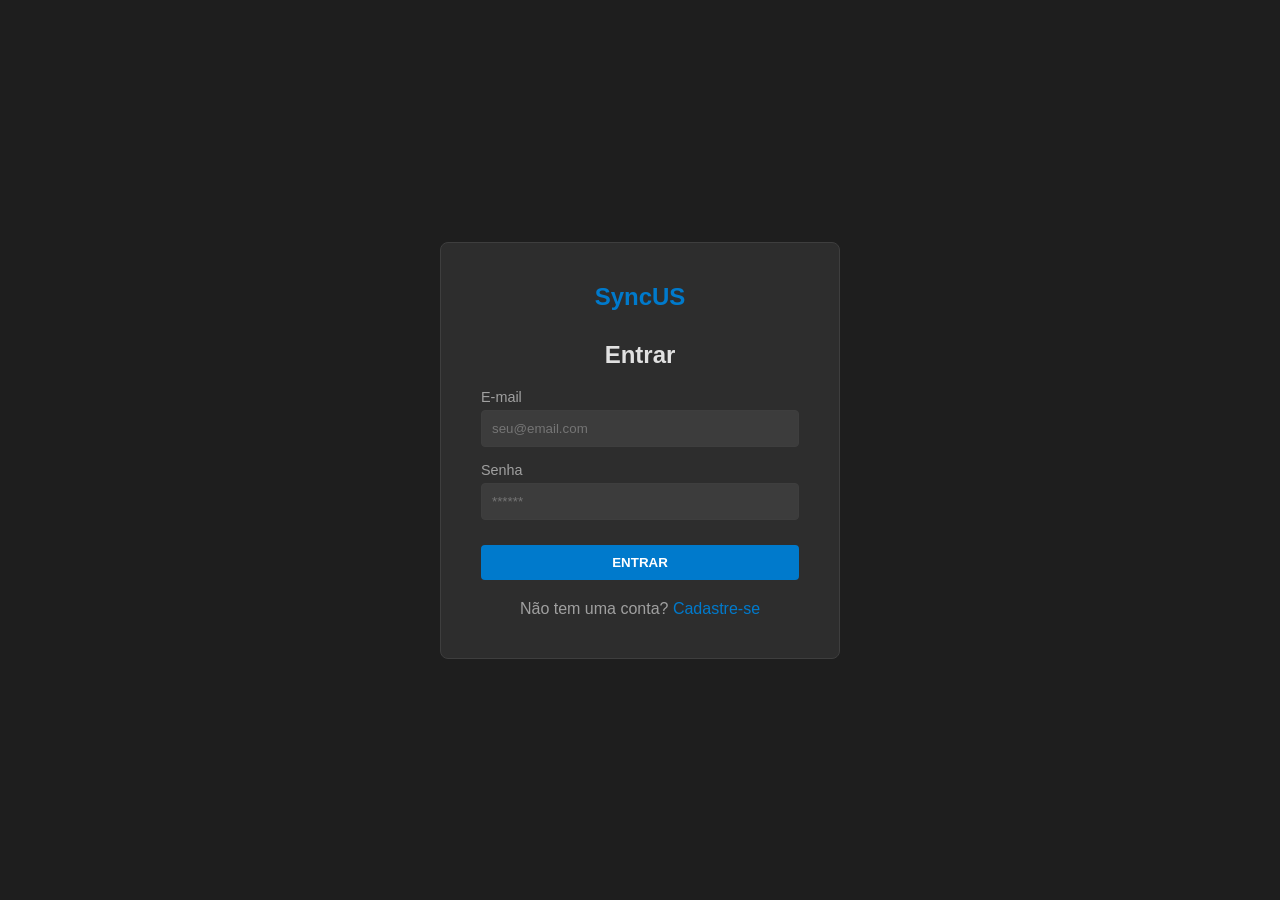
==== frontend/login.html @ 304ceda0 "feat(auth): cadastro, login e gerador de tokens funcionando - Implementa cadastro de usuário com val" ====
<!DOCTYPE html>
<html lang="pt-BR">
<head>
    <meta charset="UTF-8">
    <meta name="viewport" content="width=device-width, initial-scale=1.0">
    <title>Login - SyncUS</title>
    <link rel="stylesheet" href="css/style.css">
</head>
<body>
    <div class="auth-container">
        <div class="auth-card">
            <div class="sidebar-logo" style="padding: 0 0 30px; justify-content: center;">
                <span>SyncUS</span>
            </div>
            <h2 style="margin-bottom: 20px; text-align: center;">Entrar</h2>
            <form id="loginForm">
                <div class="form-group">
                    <label for="email">E-mail</label>
                    <input type="email" id="email" required placeholder="seu@email.com">
                </div>
                <div class="form-group">
                    <label for="password">Senha</label>
                    <input type="password" id="password" required placeholder="******">
                </div>
                <button type="submit" class="btn btn-primary" style="width: 100%; justify-content: center; margin-top: 10px;">ENTRAR</button>
            </form>
            <p style="margin-top: 20px; text-align: center; color: var(--text-secondary);">
                Não tem uma conta? <a href="register.html" style="color: var(--accent-blue); text-decoration: none;">Cadastre-se</a>
            </p>
        </div>
    </div>
    <script src="js/app.js"></script>
    <script>
        document.getElementById('loginForm').addEventListener('submit', async (e) => {
            e.preventDefault();
            const email = document.getElementById('email').value;
            const password = document.getElementById('password').value;
            
            const formData = new FormData();
            formData.append('username', email);
            formData.append('password', password);

            try {
                const response = await fetch('http://localhost:8000/api/auth/login', {
                    method: 'POST',
                    body: formData
                });

                if (response.ok) {
                    const data = await response.json();
                    localStorage.setItem('token', data.access_token);
                    window.location.href = 'dashboard.html';
                } else {
                    const error = await response.json();
                    showToast(error.detail || 'Erro ao entrar', 'danger');
                }
            } catch (err) {
                showToast('Erro de conexão com o servidor', 'danger');
            }
        });
    </script>
</body>
</html>
---- frontend/css/style.css ----
/* =========================
   VARIAVEIS E RESET
   ========================= */
:root {
    --bg-dark: #1e1e1e;
    --bg-sidebar: #252526;
    --bg-card: #2d2d2d;
    --text-primary: #e1e1e1;
    --text-secondary: #a0a0a0;
    --accent-blue: #007acc;
    --accent-green: #28a745;
    --accent-red: #dc3545;
    --accent-orange: #fd7e14;
    --border-color: #3e3e3e;
    --sidebar-width: 240px;
}

* {
    margin: 0;
    padding: 0;
    box-sizing: border-box;
    font-family: 'Segoe UI', Tahoma, Geneva, Verdana, sans-serif;
}

body {
    background-color: var(--bg-dark);
    color: var(--text-primary);
    display: flex;
    height: 100vh;
    overflow: hidden;
}

/* =========================
   SIDEBAR
   ========================= */
.sidebar {
    width: var(--sidebar-width);
    background-color: var(--bg-sidebar);
    border-right: 1px solid var(--border-color);
    display: flex;
    flex-direction: column;
    padding: 20px 0;
    flex-shrink: 0;
}

.sidebar-logo {
    padding: 0 20px 30px;
    font-size: 1.5rem;
    font-weight: bold;
    color: var(--accent-blue);
    display: flex;
    align-items: center;
    gap: 10px;
}

.sidebar-menu {
    list-style: none;
    flex-grow: 1;
}

.sidebar-item {
    padding: 12px 20px;
    cursor: pointer;
    display: flex;
    align-items: center;
    gap: 12px;
    color: var(--text-secondary);
    transition: all 0.2s;
    text-decoration: none;
}

.sidebar-item:hover {
    background-color: var(--bg-card);
    color: var(--text-primary);
}

.sidebar-item.active {
    background-color: var(--accent-blue);
    color: white;
}

.sidebar-footer {
    padding: 20px;
    border-top: 1px solid var(--border-color);
}

/* =========================
   MAIN CONTENT
   ========================= */
.main-content {
    flex-grow: 1;
    padding: 30px;
    overflow-y: auto;
}

.page-header {
    margin-bottom: 30px;
    display: flex;
    justify-content: space-between;
    align-items: center;
}

.page-title {
    font-size: 1.8rem;
    font-weight: 600;
}

/* =========================
   CARDS E LAYOUT
   ========================= */
.dashboard-grid {
    display: grid;
    grid-template-columns: repeat(auto-fit, minmax(240px, 1fr));
    gap: 20px;
    margin-bottom: 30px;
}

.card {
    background-color: var(--bg-card);
    border-radius: 8px;
    padding: 20px;
    border: 1px solid var(--border-color);
}

.card-title {
    color: var(--text-secondary);
    font-size: 0.9rem;
    margin-bottom: 10px;
    text-transform: uppercase;
}

.card-value {
    font-size: 1.8rem;
    font-weight: bold;
}

.value-positive { color: var(--accent-green); }
.value-negative { color: var(--accent-red); }

/* =========================
   TABELAS
   ========================= */
.table-container {
    background-color: var(--bg-card);
    border-radius: 8px;
    border: 1px solid var(--border-color);
    overflow: hidden;
}

table {
    width: 100%;
    border-collapse: collapse;
}

th {
    background-color: #333;
    text-align: left;
    padding: 12px 15px;
    font-size: 0.85rem;
    color: var(--text-secondary);
}

td {
    padding: 12px 15px;
    border-top: 1px solid var(--border-color);
    font-size: 0.95rem;
}

tr:hover {
    background-color: #383838;
}

/* =========================
   FORMULARIOS E BOTOES
   ========================= */
.form-group {
    margin-bottom: 15px;
}

label {
    display: block;
    margin-bottom: 5px;
    color: var(--text-secondary);
    font-size: 0.9rem;
}

input, select, textarea {
    width: 100%;
    padding: 10px;
    background-color: #3c3c3c;
    border: 1px solid var(--border-color);
    border-radius: 4px;
    color: white;
    outline: none;
}

input:focus {
    border-color: var(--accent-blue);
}

.btn {
    padding: 10px 20px;
    border-radius: 4px;
    border: none;
    cursor: pointer;
    font-weight: 600;
    transition: opacity 0.2s;
    display: inline-flex;
    align-items: center;
    gap: 8px;
}

.btn:hover { opacity: 0.8; }

.btn-primary { background-color: var(--accent-blue); color: white; }
.btn-success { background-color: var(--accent-green); color: white; }
.btn-danger { background-color: var(--accent-red); color: white; }
.btn-warning { background-color: var(--accent-orange); color: white; }

/* =========================
   MODAL E NOTIFICACOES
   ========================= */
.toast {
    position: fixed;
    top: 20px;
    right: 20px;
    padding: 15px 25px;
    border-radius: 4px;
    color: white;
    z-index: 1000;
    animation: slideIn 0.3s ease-out;
}

@keyframes slideIn {
    from { transform: translateX(100%); }
    to { transform: translateX(0); }
}

.hidden { display: none !important; }

/* =========================
   TELA DE LOGIN/CADASTRO
   ========================= */
.auth-container {
    width: 100%;
    height: 100vh;
    display: flex;
    justify-content: center;
    align-items: center;
    background-color: var(--bg-dark);
}

.auth-card {
    width: 400px;
    background-color: var(--bg-card);
    padding: 40px;
    border-radius: 8px;
    border: 1px solid var(--border-color);
}
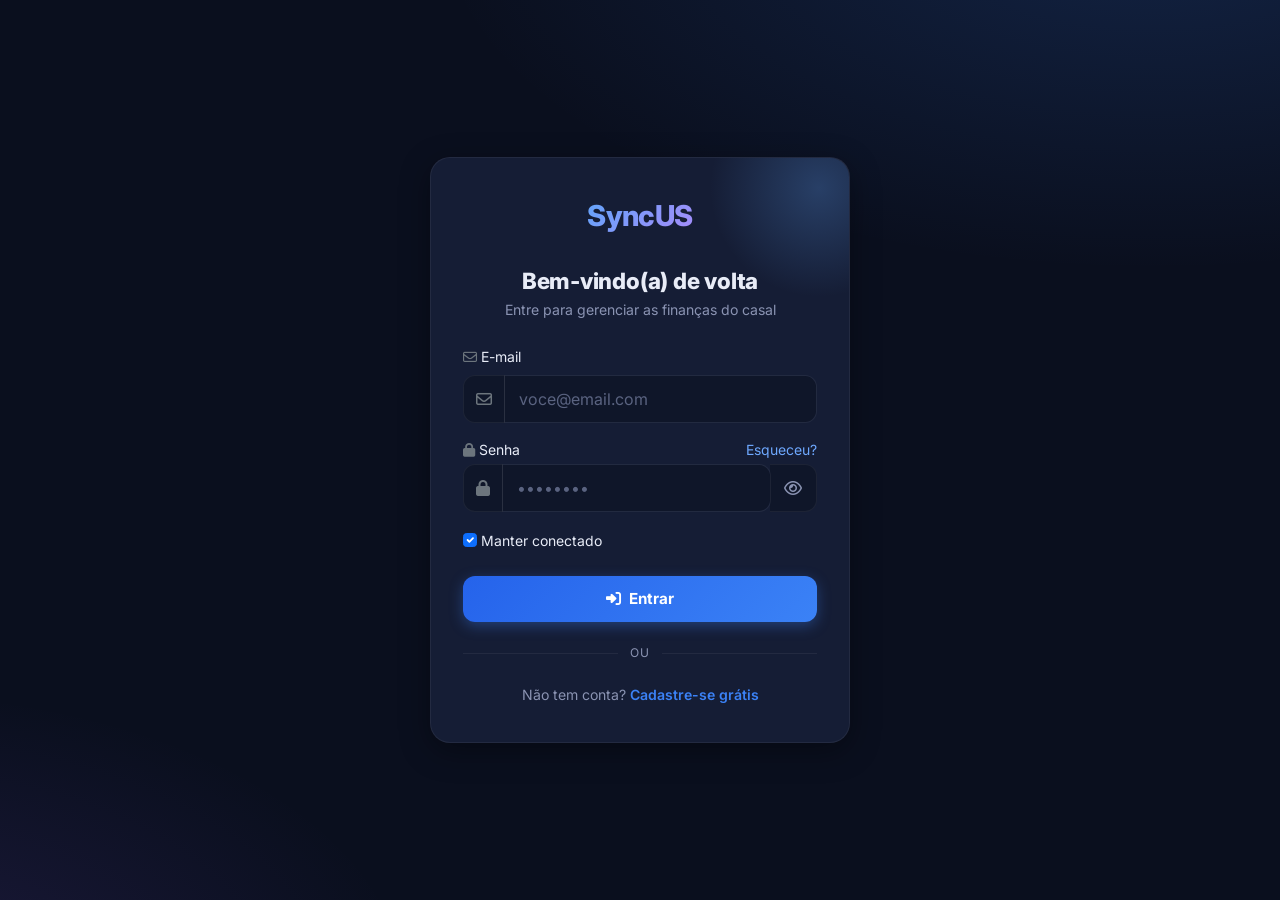
==== commit c40f4a4d: "Reestruturacao completa do projeto e ajustes de autenticacao — 07/08/2026 Estrutura nova criada: - N" ====
--- a/frontend/login.html
+++ b/frontend/login.html
@@ -1,63 +1,160 @@
 <!DOCTYPE html>
-<html lang="pt-BR">
+<html lang="pt-BR" data-bs-theme="dark">
 <head>
     <meta charset="UTF-8">
     <meta name="viewport" content="width=device-width, initial-scale=1.0">
-    <title>Login - SyncUS</title>
+    <title>Entrar | SyncUS</title>
+
+    <link rel="preconnect" href="https://fonts.googleapis.com">
+    <link rel="preconnect" href="https://fonts.gstatic.com" crossorigin>
+    <link href="https://fonts.googleapis.com/css2?family=Inter:wght@400;500;600;700;800&display=swap" rel="stylesheet">
+    <link href="https://cdn.jsdelivr.net/npm/bootstrap@5.3.3/dist/css/bootstrap.min.css" rel="stylesheet">
+    <link rel="stylesheet" href="https://cdnjs.cloudflare.com/ajax/libs/font-awesome/6.6.0/css/all.min.css">
     <link rel="stylesheet" href="css/style.css">
 </head>
-<body>
-    <div class="auth-container">
-        <div class="auth-card">
-            <div class="sidebar-logo" style="padding: 0 0 30px; justify-content: center;">
-                <span>SyncUS</span>
+<body class="auth-body">
+
+    <div class="auth-card">
+        <div class="auth-logo">
+            <span class="logo">SyncUS</span>
+        </div>
+
+        <h1 class="auth-titulo">Bem-vindo(a) de volta</h1>
+        <p class="auth-subtitulo">Entre para gerenciar as finanças do casal</p>
+
+        <div class="auth-erro" id="erroLogin"></div>
+
+        <form id="formLogin">
+            <!-- E-MAIL -->
+            <div class="mb-3">
+                <label class="form-label small">
+                    <i class="fa-regular fa-envelope me-1 text-secondary"></i>E-mail
+                </label>
+                <div class="input-group">
+                    <span class="input-group-text border-end-0">
+                        <i class="fa-regular fa-envelope text-secondary"></i>
+                    </span>
+                    <input 
+                        type="email" 
+                        name="email" 
+                        class="form-control border-start-0" 
+                        placeholder="voce@email.com" 
+                        required 
+                        autocomplete="email"
+                    >
+                </div>
             </div>
-            <h2 style="margin-bottom: 20px; text-align: center;">Entrar</h2>
-            <form id="loginForm">
-                <div class="form-group">
-                    <label for="email">E-mail</label>
-                    <input type="email" id="email" required placeholder="seu@email.com">
+
+            <!-- SENHA -->
+            <div class="mb-3">
+                <div class="d-flex justify-content-between align-items-center mb-1">
+                    <label class="form-label small mb-0">
+                        <i class="fa-solid fa-lock me-1 text-secondary"></i>Senha
+                    </label>
+                    <a href="#" class="small text-decoration-none">Esqueceu?</a>
                 </div>
-                <div class="form-group">
-                    <label for="password">Senha</label>
-                    <input type="password" id="password" required placeholder="******">
+                <div class="input-group">
+                    <span class="input-group-text border-end-0">
+                        <i class="fa-solid fa-lock text-secondary"></i>
+                    </span>
+                    <input 
+                        type="password" 
+                        name="password" 
+                        id="senhaLogin" 
+                        class="form-control border-start-0 border-end-0" 
+                        placeholder="••••••••" 
+                        required 
+                        minlength="6"
+                    >
+                    <button 
+                        type="button" 
+                        class="btn-toggle-senha" 
+                        onclick="toggleSenha('senhaLogin', this)"
+                        aria-label="Mostrar senha"
+                    >
+                        <i class="fa-regular fa-eye"></i>
+                    </button>
                 </div>
-                <button type="submit" class="btn btn-primary" style="width: 100%; justify-content: center; margin-top: 10px;">ENTRAR</button>
-            </form>
-            <p style="margin-top: 20px; text-align: center; color: var(--text-secondary);">
-                Não tem uma conta? <a href="register.html" style="color: var(--accent-blue); text-decoration: none;">Cadastre-se</a>
-            </p>
-        </div>
+            </div>
+
+            <!-- LEMBRAR-ME -->
+            <div class="mb-4">
+                <label class="form-check-label small">
+                    <input type="checkbox" class="form-check-input" checked> Manter conectado
+                </label>
+            </div>
+
+            <!-- BOTÃO ENTRAR -->
+            <button type="submit" class="btn-auth btn text-white w-100">
+                <i class="fa-solid fa-right-to-bracket me-2"></i>Entrar
+            </button>
+        </form>
+
+        <div class="auth-divisor">ou</div>
+
+        <p class="auth-link text-center">
+            Não tem conta? <a href="register.html">Cadastre-se grátis</a>
+        </p>
     </div>
+
+    <script src="https://cdn.jsdelivr.net/npm/bootstrap@5.3.3/dist/js/bootstrap.bundle.min.js"></script>
     <script src="js/app.js"></script>
     <script>
-        document.getElementById('loginForm').addEventListener('submit', async (e) => {
+        // Se já estiver logado, vai direto pro app
+        if (localStorage.getItem('token')) {
+            window.location.href = 'index.html#/dashboard';
+        }
+
+        // Enviar formulário de login
+        document.getElementById('formLogin').addEventListener('submit', async (e) => {
             e.preventDefault();
-            const email = document.getElementById('email').value;
-            const password = document.getElementById('password').value;
-            
-            const formData = new FormData();
-            formData.append('username', email);
-            formData.append('password', password);
+            const erro = document.getElementById('erroLogin');
+            erro.style.display = 'none';
+
+            const form = new FormData(e.target);
+            const email = form.get('email');
+            const senha = form.get('password');
 
             try {
-                const response = await fetch('http://localhost:8000/api/auth/login', {
+                // ✅ Backend FastAPI OAuth2: form-data (username + password)
+                const corpo = new URLSearchParams();
+                corpo.append('username', email);
+                corpo.append('password', senha);
+
+                const res = await fetch(`${API_URL}/auth/login`, {
                     method: 'POST',
-                    body: formData
+                    headers: { 'Content-Type': 'application/x-www-form-urlencoded' },
+                    body: corpo.toString()
                 });
 
-                if (response.ok) {
-                    const data = await response.json();
-                    localStorage.setItem('token', data.access_token);
-                    window.location.href = 'dashboard.html';
-                } else {
-                    const error = await response.json();
-                    showToast(error.detail || 'Erro ao entrar', 'danger');
+                const dados = await res.json();
+
+                if (!res.ok) {
+                    const msg = dados.detail
+                        ? (Array.isArray(dados.detail) 
+                            ? dados.detail.map(x => x.msg).join(', ') 
+                            : dados.detail)
+                        : 'E-mail ou senha incorretos';
+                    throw new Error(msg);
                 }
+
+                const token = dados.access_token || dados.token;
+                if (!token) throw new Error('Backend não retornou token de acesso');
+
+                // Salva token e entra no app
+                localStorage.setItem('token', token);
+                showToast('✅ Login efetuado com sucesso!', 'success');
+
+                setTimeout(() => {
+                    window.location.href = 'index.html#/dashboard';
+                }, 400);
+
             } catch (err) {
-                showToast('Erro de conexão com o servidor', 'danger');
+                console.error('💥 Erro no login:', err);
+                erro.textContent = `❌ ${err.message}`;
+                erro.style.display = 'block';
             }
         });
     </script>
 </body>
-</html>
+</html>
--- a/frontend/css/style.css
+++ b/frontend/css/style.css
@@ -1,259 +1,650 @@
-/* =========================
-   VARIAVEIS E RESET
-   ========================= */
+/* =====================================================
+   ✅ TEMA SYNCUS - IGUAL REFERÊNCIA
+   ===================================================== */
 :root {
-    --bg-dark: #1e1e1e;
-    --bg-sidebar: #252526;
-    --bg-card: #2d2d2d;
-    --text-primary: #e1e1e1;
-    --text-secondary: #a0a0a0;
-    --accent-blue: #007acc;
-    --accent-green: #28a745;
-    --accent-red: #dc3545;
-    --accent-orange: #fd7e14;
-    --border-color: #3e3e3e;
-    --sidebar-width: 240px;
-}
-
-* {
+    --bg: #0A0F1E;
+    --bg-2: #0F1629;
+    --bg-card: #151D35;
+    --bg-card-hover: #1B2544;
+    --border: rgba(255, 255, 255, 0.06);
+    --text: #E8ECF7;
+    --text-2: #8A93B2;
+    --azul: #3B82F6;
+    --azul-2: #1D4ED8;
+    --verde: #10B981;
+    --vermelho: #EF4444;
+    --roxo: #8B5CF6;
+    --laranja: #F59E0B;
+    --sidebar: 240px;
+    --topbar: 72px;
+    --radius: 16px;
+    --shadow: 0 8px 30px rgba(0, 0, 0, 0.35);
+}
+
+* { font-family: 'Inter', system-ui, sans-serif; }
+
+body {
+    background:
+        radial-gradient(1200px 600px at 90% -10%, rgba(59, 130, 246, 0.12), transparent 60%),
+        radial-gradient(900px 500px at -10% 110%, rgba(139, 92, 246, 0.10), transparent 60%),
+        var(--bg);
+    color: var(--text);
+    min-height: 100vh;
+}
+
+/* =====================================================
+   TOP BAR
+   ===================================================== */
+.topbar {
+    position: fixed;
+    top: 0; left: 0; right: 0;
+    height: var(--topbar);
+    background: rgba(15, 22, 41, 0.85);
+    backdrop-filter: blur(14px);
+    -webkit-backdrop-filter: blur(14px);
+    border-bottom: 1px solid var(--border);
+    display: flex;
+    align-items: center;
+    justify-content: space-between;
+    padding: 0 28px;
+    z-index: 1050;
+}
+
+.btn-menu {
+    background: transparent;
+    border: none;
+    color: var(--text);
+    width: 40px; height: 40px;
+    border-radius: 10px;
+    display: flex; align-items: center; justify-content: center;
+    transition: .15s;
+}
+.btn-menu:hover { background: var(--bg-card); }
+
+.logo {
+    font-size: 1.35rem;
+    font-weight: 800;
+    letter-spacing: -0.02em;
+    text-decoration: none;
+    background: linear-gradient(135deg, #60A5FA, #A78BFA);
+    -webkit-background-clip: text;
+    background-clip: text;
+    color: transparent;
+}
+.logo:hover { opacity: .9; }
+
+.btn-icon {
+    position: relative;
+    width: 44px; height: 44px;
+    border-radius: 12px;
+    background: var(--bg-card);
+    border: 1px solid var(--border);
+    color: var(--text);
+    display: flex; align-items: center; justify-content: center;
+    transition: .15s;
+}
+.btn-icon:hover { background: var(--bg-card-hover); color: #fff; }
+
+.badge-contador {
+    position: absolute;
+    top: -4px; right: -4px;
+    background: var(--vermelho);
+    color: #fff;
+    font-size: .65rem;
+    font-weight: 800;
+    min-width: 18px; height: 18px;
+    border-radius: 999px;
+    display: flex; align-items: center; justify-content: center;
+    padding: 0 5px;
+}
+
+.perfil-topbar {
+    background: transparent;
+    border: 1px solid transparent;
+    border-radius: 999px;
+    padding: 5px 12px 5px 5px;
+    transition: .15s;
+}
+.perfil-topbar:hover { background: var(--bg-card); border-color: var(--border); }
+
+.perfil-foto {
+    width: 38px; height: 38px;
+    border-radius: 50%;
+    background: linear-gradient(135deg, var(--azul), var(--roxo));
+    color: #fff;
+    font-weight: 700;
+    font-size: .85rem;
+    display: flex; align-items: center; justify-content: center;
+    box-shadow: 0 4px 12px rgba(59, 130, 246, 0.35);
+}
+
+/* Caixas dropdown */
+.caixa-notif, .caixa-perfil {
+    background: var(--bg-card);
+    border: 1px solid var(--border);
+    border-radius: 14px;
+    box-shadow: var(--shadow);
+    min-width: 360px;
+    overflow: hidden;
+    margin-top: 10px !important;
+}
+.caixa-notif .dropdown-item:active,
+.caixa-perfil .dropdown-item:active { background: var(--bg-2); }
+.notif-vazia { color: var(--text-2); }
+
+/* =====================================================
+   APP WRAPPER + SIDEBAR
+   ===================================================== */
+.app-wrapper {
+    display: flex;
+    padding-top: var(--topbar);
+    min-height: 100vh;
+}
+
+.sidebar {
+    width: var(--sidebar);
+    background: var(--bg-2);
+    border-right: 1px solid var(--border);
+    position: fixed;
+    top: var(--topbar); left: 0;
+    height: calc(100vh - var(--topbar));
+    transition: transform .25s ease;
+    z-index: 100;
+}
+.sidebar.fechada { transform: translateX(-100%); }
+
+.sidebar .nav-link {
+    color: var(--text-2);
+    padding: 12px 14px;
+    border-radius: 10px;
+    font-weight: 500;
+    font-size: .92rem;
+    transition: .15s;
+}
+.sidebar .nav-link:hover {
+    background: var(--bg-card);
+    color: var(--text);
+}
+.sidebar .nav-link.ativa {
+    background: linear-gradient(135deg, rgba(59,130,246,.18), rgba(139,92,246,.12));
+    color: #fff;
+    border: 1px solid rgba(96,165,250,.25);
+}
+.sidebar .nav-link i { width: 20px; text-align: center; }
+
+/* =====================================================
+   CONTEÚDO
+   ===================================================== */
+.conteudo {
+    flex: 1;
+    margin-left: var(--sidebar);
+    padding: 28px 32px 40px;
+    transition: margin-left .25s ease;
+}
+.sidebar.fechada ~ .conteudo { margin-left: 0; }
+
+.titulo-pagina {
+    font-size: 1.8rem;
+    font-weight: 800;
+    letter-spacing: -0.02em;
+    margin-bottom: 4px;
+}
+.subtitulo-pagina {
+    color: var(--text-2);
+    font-size: .9rem;
+    margin-bottom: 26px;
+}
+
+.card {
+    background: var(--bg-card);
+    border: 1px solid var(--border);
+    border-radius: var(--radius);
+    box-shadow: 0 2px 10px rgba(0,0,0,.2);
+    transition: .2s;
+}
+.card:hover { transform: translateY(-2px); border-color: rgba(96,165,250,.25); }
+
+/* =====================================================
+   CARDS DE RESUMO (4 CARDS DO TOPO DO DASHBOARD)
+   ===================================================== */
+.card-resumo {
+    position: relative;
+    overflow: hidden;
+    padding: 20px;
+    border: 1px solid var(--border);
+    border-radius: var(--radius);
+    background: var(--bg-card);
+}
+.card-resumo::before {
+    content: "";
+    position: absolute;
+    top: -60px; right: -60px;
+    width: 200px; height: 200px;
+    border-radius: 50%;
+    filter: blur(55px);
+    opacity: .35;
+    pointer-events: none;
+}
+.card-azul::before    { background: var(--azul); }
+.card-verde::before   { background: var(--verde); }
+.card-vermelho::before{ background: var(--vermelho); }
+.card-roxo::before    { background: var(--roxo); }
+
+.card-resumo .icone {
+    width: 40px; height: 40px;
+    border-radius: 10px;
+    display: flex; align-items: center; justify-content: center;
+    font-size: 1.1rem;
+    margin-bottom: 14px;
+}
+.card-azul .icone     { background: rgba(59,130,246,.15); color: #60A5FA; }
+.card-verde .icone    { background: rgba(16,185,129,.15); color: #34D399; }
+.card-vermelho .icone { background: rgba(239,68,68,.15); color: #F87171; }
+.card-roxo .icone     { background: rgba(139,92,246,.15); color: #A78BFA; }
+
+.card-resumo .label {
+    color: var(--text-2);
+    font-size: .78rem;
+    text-transform: uppercase;
+    letter-spacing: .04em;
+    font-weight: 600;
+    margin-bottom: 6px;
+}
+.card-resumo .valor {
+    font-size: 1.55rem;
+    font-weight: 800;
+    letter-spacing: -0.02em;
+    margin-bottom: 10px;
+}
+.card-resumo .delta {
+    font-size: .78rem;
+    display: flex; align-items: center; gap: 5px;
+    font-weight: 600;
+}
+.card-resumo canvas { height: 42px !important; margin-top: 6px; }
+
+/* =====================================================
+   AÇÕES RÁPIDAS
+   ===================================================== */
+.acao-rapida {
+    display: flex;
+    align-items: center;
+    justify-content: space-between;
+    padding: 16px 18px;
+    border-radius: 14px;
+    color: #fff;
+    text-decoration: none;
+    margin-bottom: 12px;
+    transition: .2s;
+    border: 1px solid transparent;
+}
+.acao-rapida:hover { transform: translateX(4px); filter: brightness(1.08); color: #fff; }
+.acao-rapida:last-child { margin-bottom: 0; }
+.acao-verde    { background: linear-gradient(135deg, #059669, #10B981); }
+.acao-vermelha { background: linear-gradient(135deg, #DC2626, #EF4444); }
+.acao-azul     { background: linear-gradient(135deg, #2563EB, #3B82F6); }
+
+.acao-rapida .icone-acao {
+    width: 36px; height: 36px;
+    border-radius: 10px;
+    background: rgba(255,255,255,.18);
+    display: flex; align-items: center; justify-content: center;
+}
+
+/* =====================================================
+   TABELAS
+   ===================================================== */
+.table-dark {
+    --bs-table-bg: transparent;
+    --bs-table-color: var(--text);
+    --bs-table-border-color: var(--border);
+    color: var(--text);
+}
+.table-dark th {
+    color: var(--text-2);
+    font-size: .72rem;
+    text-transform: uppercase;
+    letter-spacing: .05em;
+    font-weight: 700;
+    border-bottom: 1px solid var(--border) !important;
+}
+.table-dark td {
+    padding: 14px 10px;
+    border-bottom: 1px solid var(--border);
+    font-size: .88rem;
+    vertical-align: middle;
+}
+.table-dark tbody tr:hover { background: var(--bg-card-hover); }
+
+.tag-positiva { color: var(--verde); font-weight: 700; }
+.tag-negativa { color: var(--vermelho); font-weight: 700; }
+
+/* =====================================================
+   SALDO ENTRE VOCÊS
+   ===================================================== */
+.saldo-entre {
+    text-align: center;
+    padding: 20px;
+}
+.avatares-saldo {
+    display: flex;
+    justify-content: center;
+    align-items: center;
+    gap: 14px;
+    margin: 14px 0 20px;
+}
+.avatar-saldo {
+    width: 64px; height: 64px;
+    border-radius: 50%;
+    background: linear-gradient(135deg, var(--azul), var(--roxo));
+    display: flex; align-items: center; justify-content: center;
+    font-weight: 700;
+    border: 3px solid var(--bg);
+    box-shadow: 0 4px 16px rgba(59,130,246,.3);
+}
+.arrow-saldo {
+    color: var(--azul);
+    font-size: 1.3rem;
+}
+.valor-saldo {
+    font-size: 2rem;
+    font-weight: 800;
+    background: linear-gradient(135deg, #60A5FA, #A78BFA);
+    -webkit-background-clip: text;
+    background-clip: text;
+    color: transparent;
+}
+
+/* =====================================================
+   TOAST
+   ===================================================== */
+.toast-sync {
+    position: fixed;
+    top: 92px; right: 24px;
+    padding: 14px 20px;
+    border-radius: 12px;
+    color: #fff;
+    z-index: 99999;
+    box-shadow: var(--shadow);
+    animation: slideIn .3s ease;
+    font-size: .88rem;
+    font-weight: 500;
+    min-width: 260px;
+}
+@keyframes slideIn {
+    from { transform: translateX(120%); opacity: 0; }
+    to   { transform: translateX(0); opacity: 1; }
+}
+
+/* =====================================================
+   RESPONSIVO
+   ===================================================== */
+@media (max-width: 992px) {
+    .sidebar { transform: translateX(-100%); }
+    .sidebar.aberta { transform: translateX(0); }
+    .conteudo { margin-left: 0 !important; padding: 22px 18px; }
+    .caixa-notif { min-width: calc(100vw - 36px); right: 0 !important; }
+}
+/* =====================================================
+   ✅ CORREÇÕES: INPUT DATE (remover ícone nativo) + SELECTS (padronizar)
+   ===================================================== */
+
+/* ---------- 1. REMOVER ÍCONE NATIVO DO INPUT DE DATA (Chrome / Edge / Safari) ---------- */
+input[type="date"]::-webkit-calendar-picker-indicator,
+input[type="month"]::-webkit-calendar-picker-indicator,
+input[type="time"]::-webkit-calendar-picker-indicator {
+    opacity: 0;                  /* Esconde o ícone nativo */
+    position: absolute;
+    right: 0;
+    top: 0;
+    width: 100%;
+    height: 100%;
+    cursor: pointer;             /* Mas mantém o clique funcionando */
     margin: 0;
     padding: 0;
-    box-sizing: border-box;
-    font-family: 'Segoe UI', Tahoma, Geneva, Verdana, sans-serif;
-}
-
-body {
-    background-color: var(--bg-dark);
-    color: var(--text-primary);
-    display: flex;
-    height: 100vh;
-    overflow: hidden;
-}
-
-/* =========================
-   SIDEBAR
-   ========================= */
-.sidebar {
-    width: var(--sidebar-width);
-    background-color: var(--bg-sidebar);
-    border-right: 1px solid var(--border-color);
-    display: flex;
-    flex-direction: column;
-    padding: 20px 0;
-    flex-shrink: 0;
-}
-
-.sidebar-logo {
-    padding: 0 20px 30px;
-    font-size: 1.5rem;
-    font-weight: bold;
-    color: var(--accent-blue);
+}
+
+/* ---------- 1.1. REMOVER ÍCONE NATIVO NO FIREFOX ---------- */
+input[type="date"]::-moz-calendar-picker-indicator,
+input[type="month"]::-moz-calendar-picker-indicator {
+    display: none !important;
+}
+
+/* Deixa o input-group com ícone de data clicável certinho */
+.input-group:has(input[type="date"]),
+.input-group:has(input[type="month"]) {
+    position: relative;
+}
+.input-group input[type="date"],
+.input-group input[type="month"] {
+    position: relative;
+    z-index: 2;
+    background: transparent;
+}
+
+/* ---------- 2. PADRONIZAR TODOS OS SELECTS (igual referência "Agosto de 2026") ---------- */
+select.form-select {
+    background-color: var(--bg-card) !important;
+    background-image: url("data:image/svg+xml,%3Csvg xmlns='http://www.w3.org/2000/svg' width='14' height='14' viewBox='0 0 24 24' fill='none' stroke='%238A93B2' stroke-width='2.5' stroke-linecap='round' stroke-linejoin='round'%3E%3Cpolyline points='6 9 12 15 18 9'%3E%3C/polyline%3E%3C/svg%3E") !important;
+    background-repeat: no-repeat !important;
+    background-position: right 12px center !important;
+    background-size: 14px !important;
+    color: var(--text) !important;
+    border: 1px solid var(--border) !important;
+    border-radius: 12px !important;
+    padding: 10px 36px 10px 14px !important;
+    font-weight: 500 !important;
+    font-size: .88rem !important;
+    appearance: none !important;
+    -webkit-appearance: none !important;
+    -moz-appearance: none !important;
+    cursor: pointer;
+    transition: .15s;
+}
+select.form-select:hover {
+    border-color: rgba(96,165,250,.35) !important;
+    background-color: var(--bg-card-hover) !important;
+}
+select.form-select:focus {
+    outline: none !important;
+    border-color: var(--azul) !important;
+    box-shadow: 0 0 0 3px rgba(59,130,246,.18) !important;
+}
+select.form-select option {
+    background-color: var(--bg-2) !important;
+    color: var(--text) !important;
+    padding: 10px !important;
+}
+
+/* Select pequeno (ex: seletor de mês do dashboard) */
+select.form-select-sm {
+    padding: 7px 32px 7px 12px !important;
+    font-size: .8rem !important;
+    border-radius: 999px !important;
+}
+
+/* ---------- 3. INPUTS: PADRONIZAR BORDAS E HOVER (igual os selects) ---------- */
+input.form-control,
+textarea.form-control {
+    background-color: var(--bg-2) !important;
+    border: 1px solid var(--border) !important;
+    border-radius: 12px !important;
+    color: var(--text) !important;
+    padding: 10px 14px !important;
+    transition: .15s;
+}
+input.form-control:focus,
+textarea.form-control:focus {
+    outline: none !important;
+    border-color: var(--azul) !important;
+    box-shadow: 0 0 0 3px rgba(59,130,246,.18) !important;
+    background-color: var(--bg-2) !important;
+}
+input.form-control::placeholder { color: #5a6380 !important; }
+
+/* Input-group: unifica borda e remove cantos duplicados */
+.input-group .input-group-text {
+    background-color: var(--bg-2) !important;
+    border: 1px solid var(--border) !important;
+    border-radius: 12px !important;
+    color: var(--text-2) !important;
+}
+.input-group .form-control {
+    border-radius: 12px !important;
+}
+.input-group .form-control.border-start-0 {
+    border-top-left-radius: 0 !important;
+    border-bottom-left-radius: 0 !important;
+    margin-left: -1px;
+}
+.input-group .input-group-text.border-end-0 {
+    border-top-right-radius: 0 !important;
+    border-bottom-right-radius: 0 !important;
+}
+.input-group .btn {
+    border-radius: 12px !important;
+}
+.input-group .btn.rounded-end {
+    border-top-left-radius: 0 !important;
+    border-bottom-left-radius: 0 !important;
+    margin-left: -1px;
+}
+/* =====================================================
+   ✅ TELAS DE AUTENTICAÇÃO (LOGIN / CADASTRO)
+   ===================================================== */
+.auth-body {
+    min-height: 100vh;
     display: flex;
     align-items: center;
-    gap: 10px;
-}
-
-.sidebar-menu {
-    list-style: none;
-    flex-grow: 1;
-}
-
-.sidebar-item {
-    padding: 12px 20px;
+    justify-content: center;
+    padding: 20px;
+    background:
+        radial-gradient(1200px 600px at 90% -10%, rgba(59,130,246,.18), transparent 60%),
+        radial-gradient(900px 500px at -10% 110%, rgba(139,92,246,.14), transparent 60%),
+        var(--bg);
+}
+
+.auth-card {
+    width: 100%;
+    max-width: 420px;
+    background: var(--bg-card);
+    border: 1px solid var(--border);
+    border-radius: 20px;
+    padding: 36px 32px;
+    box-shadow: var(--shadow);
+    position: relative;
+    overflow: hidden;
+}
+.auth-card::before {
+    content: "";
+    position: absolute;
+    top: -80px; right: -80px;
+    width: 220px; height: 220px;
+    border-radius: 50%;
+    background: radial-gradient(circle, rgba(96,165,250,.25), transparent 70%);
+    pointer-events: none;
+}
+
+.auth-logo {
+    text-align: center;
+    margin-bottom: 24px;
+}
+.auth-logo .logo {
+    font-size: 1.8rem;
+    display: inline-block;
+    margin-bottom: 6px;
+}
+.auth-logo p {
+    color: var(--text-2);
+    font-size: .88rem;
+    margin: 0;
+}
+
+.auth-titulo {
+    font-size: 1.4rem;
+    font-weight: 800;
+    letter-spacing: -0.01em;
+    margin-bottom: 4px;
+    text-align: center;
+}
+.auth-subtitulo {
+    color: var(--text-2);
+    font-size: .88rem;
+    text-align: center;
+    margin-bottom: 24px;
+}
+
+.auth-card .input-group-text {
+    background: var(--bg-2) !important;
+}
+.auth-card .form-control {
+    padding: 11px 14px !important;
+}
+
+.btn-toggle-senha {
+    background: var(--bg-2) !important;
+    border: 1px solid var(--border) !important;
+    border-left: none !important;
+    color: var(--text-2) !important;
+    border-top-left-radius: 0 !important;
+    border-bottom-left-radius: 0 !important;
+    border-top-right-radius: 12px !important;
+    border-bottom-right-radius: 12px !important;
+    padding: 0 14px !important;
     cursor: pointer;
+}
+.btn-toggle-senha:hover { color: var(--azul) !important; }
+
+.btn-auth {
+    width: 100%;
+    padding: 12px !important;
+    font-weight: 700 !important;
+    font-size: .95rem !important;
+    background: linear-gradient(135deg, #2563EB, #3B82F6) !important;
+    border: none !important;
+    border-radius: 12px !important;
+    box-shadow: 0 4px 14px rgba(59,130,246,.35) !important;
+    transition: filter .15s, transform .15s;
+}
+.btn-auth:hover { filter: brightness(1.08); transform: translateY(-1px); }
+
+.auth-divisor {
     display: flex;
     align-items: center;
     gap: 12px;
-    color: var(--text-secondary);
-    transition: all 0.2s;
+    color: var(--text-2);
+    font-size: .75rem;
+    text-transform: uppercase;
+    letter-spacing: .08em;
+    margin: 22px 0;
+}
+.auth-divisor::before, .auth-divisor::after {
+    content: "";
+    flex: 1;
+    height: 1px;
+    background: var(--border);
+}
+
+.auth-link {
+    text-align: center;
+    font-size: .88rem;
+    color: var(--text-2);
+    margin: 0;
+}
+.auth-link a {
+    color: var(--azul);
+    font-weight: 600;
     text-decoration: none;
 }
-
-.sidebar-item:hover {
-    background-color: var(--bg-card);
-    color: var(--text-primary);
-}
-
-.sidebar-item.active {
-    background-color: var(--accent-blue);
-    color: white;
-}
-
-.sidebar-footer {
-    padding: 20px;
-    border-top: 1px solid var(--border-color);
-}
-
-/* =========================
-   MAIN CONTENT
-   ========================= */
-.main-content {
-    flex-grow: 1;
-    padding: 30px;
-    overflow-y: auto;
-}
-
-.page-header {
-    margin-bottom: 30px;
-    display: flex;
-    justify-content: space-between;
-    align-items: center;
-}
-
-.page-title {
-    font-size: 1.8rem;
-    font-weight: 600;
-}
-
-/* =========================
-   CARDS E LAYOUT
-   ========================= */
-.dashboard-grid {
-    display: grid;
-    grid-template-columns: repeat(auto-fit, minmax(240px, 1fr));
-    gap: 20px;
-    margin-bottom: 30px;
-}
-
-.card {
-    background-color: var(--bg-card);
-    border-radius: 8px;
-    padding: 20px;
-    border: 1px solid var(--border-color);
-}
-
-.card-title {
-    color: var(--text-secondary);
-    font-size: 0.9rem;
-    margin-bottom: 10px;
-    text-transform: uppercase;
-}
-
-.card-value {
-    font-size: 1.8rem;
-    font-weight: bold;
-}
-
-.value-positive { color: var(--accent-green); }
-.value-negative { color: var(--accent-red); }
-
-/* =========================
-   TABELAS
-   ========================= */
-.table-container {
-    background-color: var(--bg-card);
-    border-radius: 8px;
-    border: 1px solid var(--border-color);
-    overflow: hidden;
-}
-
-table {
-    width: 100%;
-    border-collapse: collapse;
-}
-
-th {
-    background-color: #333;
-    text-align: left;
-    padding: 12px 15px;
-    font-size: 0.85rem;
-    color: var(--text-secondary);
-}
-
-td {
-    padding: 12px 15px;
-    border-top: 1px solid var(--border-color);
-    font-size: 0.95rem;
-}
-
-tr:hover {
-    background-color: #383838;
-}
-
-/* =========================
-   FORMULARIOS E BOTOES
-   ========================= */
-.form-group {
-    margin-bottom: 15px;
-}
-
-label {
-    display: block;
-    margin-bottom: 5px;
-    color: var(--text-secondary);
-    font-size: 0.9rem;
-}
-
-input, select, textarea {
-    width: 100%;
-    padding: 10px;
-    background-color: #3c3c3c;
-    border: 1px solid var(--border-color);
-    border-radius: 4px;
-    color: white;
-    outline: none;
-}
-
-input:focus {
-    border-color: var(--accent-blue);
-}
-
-.btn {
-    padding: 10px 20px;
-    border-radius: 4px;
-    border: none;
-    cursor: pointer;
-    font-weight: 600;
-    transition: opacity 0.2s;
-    display: inline-flex;
-    align-items: center;
-    gap: 8px;
-}
-
-.btn:hover { opacity: 0.8; }
-
-.btn-primary { background-color: var(--accent-blue); color: white; }
-.btn-success { background-color: var(--accent-green); color: white; }
-.btn-danger { background-color: var(--accent-red); color: white; }
-.btn-warning { background-color: var(--accent-orange); color: white; }
-
-/* =========================
-   MODAL E NOTIFICACOES
-   ========================= */
-.toast {
-    position: fixed;
-    top: 20px;
-    right: 20px;
-    padding: 15px 25px;
-    border-radius: 4px;
-    color: white;
-    z-index: 1000;
-    animation: slideIn 0.3s ease-out;
-}
-
-@keyframes slideIn {
-    from { transform: translateX(100%); }
-    to { transform: translateX(0); }
-}
-
-.hidden { display: none !important; }
-
-/* =========================
-   TELA DE LOGIN/CADASTRO
-   ========================= */
-.auth-container {
-    width: 100%;
-    height: 100vh;
-    display: flex;
-    justify-content: center;
-    align-items: center;
-    background-color: var(--bg-dark);
-}
-
-.auth-card {
-    width: 400px;
-    background-color: var(--bg-card);
-    padding: 40px;
-    border-radius: 8px;
-    border: 1px solid var(--border-color);
-}
+.auth-link a:hover { text-decoration: underline; }
+
+.auth-erro {
+    background: rgba(239,68,68,.1);
+    border: 1px solid rgba(239,68,68,.25);
+    color: #FCA5A5;
+    padding: 10px 12px;
+    border-radius: 10px;
+    font-size: .82rem;
+    margin-bottom: 14px;
+    display: none;
+}
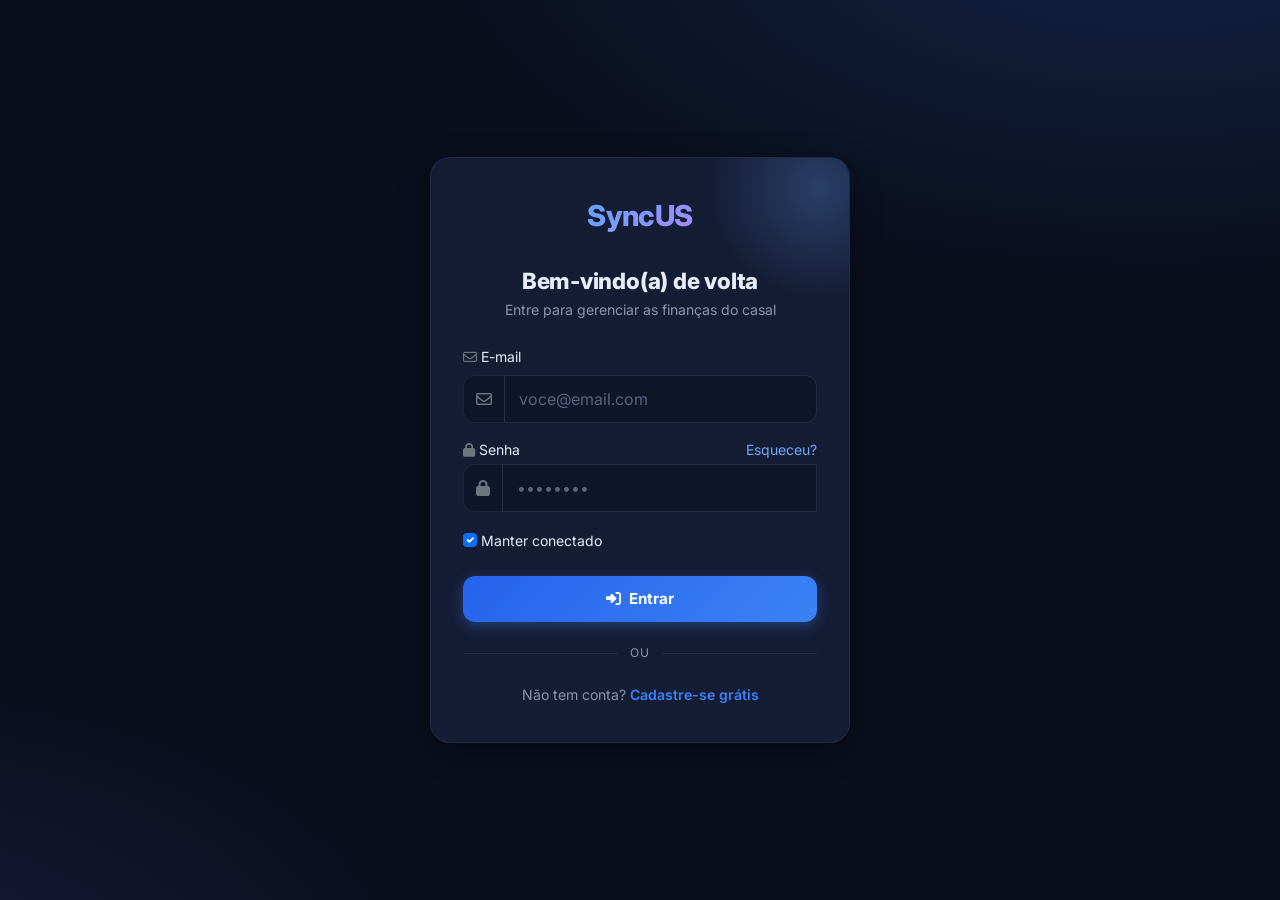
==== commit 894d53f3: "refatoração: padronização de ícones e melhorias visuais - Substituídos emojis por ícones padronizado" ====
--- a/frontend/login.html
+++ b/frontend/login.html
@@ -66,13 +66,6 @@
                         required 
                         minlength="6"
                     >
-                    <button 
-                        type="button" 
-                        class="btn-toggle-senha" 
-                        onclick="toggleSenha('senhaLogin', this)"
-                        aria-label="Mostrar senha"
-                    >
-                        <i class="fa-regular fa-eye"></i>
                     </button>
                 </div>
             </div>
--- a/frontend/css/style.css
+++ b/frontend/css/style.css
@@ -509,6 +509,43 @@
     border-bottom-left-radius: 0 !important;
     margin-left: -1px;
 }
+/* ==============================================
+   GRUDA ÍCONE NA CAIXA DE SELEÇÃO (igual campo Valor)
+   ============================================== */
+
+/* Quando o ícone vem ANTES de um select → remove borda direita e raio direito */
+.input-group:has(select.form-select) .input-group-text {
+    border-right: none !important;
+    border-top-right-radius: 0 !important;
+    border-bottom-right-radius: 0 !important;
+}
+
+/* O select que vem DEPOIS do ícone → remove borda esquerda e raio esquerdo */
+.input-group .input-group-text + select.form-select {
+    border-left: none !important;
+    border-top-left-radius: 0 !important;
+    border-bottom-left-radius: 0 !important;
+    margin-left: -1px !important; /* elimina o espaço entre eles */
+}
+
+/* ==============================================
+   GRUDA INPUT NO BOTÃO (igual campo Valor e selects)
+   ============================================== */
+
+/* Quando o input vem ANTES de um botão no input-group → remove borda direita e raio direito */
+.input-group .form-control.border-end-0 + .btn,
+.input-group .form-control.border-end-0 + button {
+    border-left: none !important;
+    border-top-left-radius: 0 !important;
+    border-bottom-left-radius: 0 !important;
+    margin-left: -1px !important; /* elimina o espaço entre eles */
+}
+
+/* Garante que o input com borda final removida não tenha raio direito */
+.input-group .form-control.border-end-0 {
+    border-top-right-radius: 0 !important;
+    border-bottom-right-radius: 0 !important;
+}
 /* =====================================================
    ✅ TELAS DE AUTENTICAÇÃO (LOGIN / CADASTRO)
    ===================================================== */
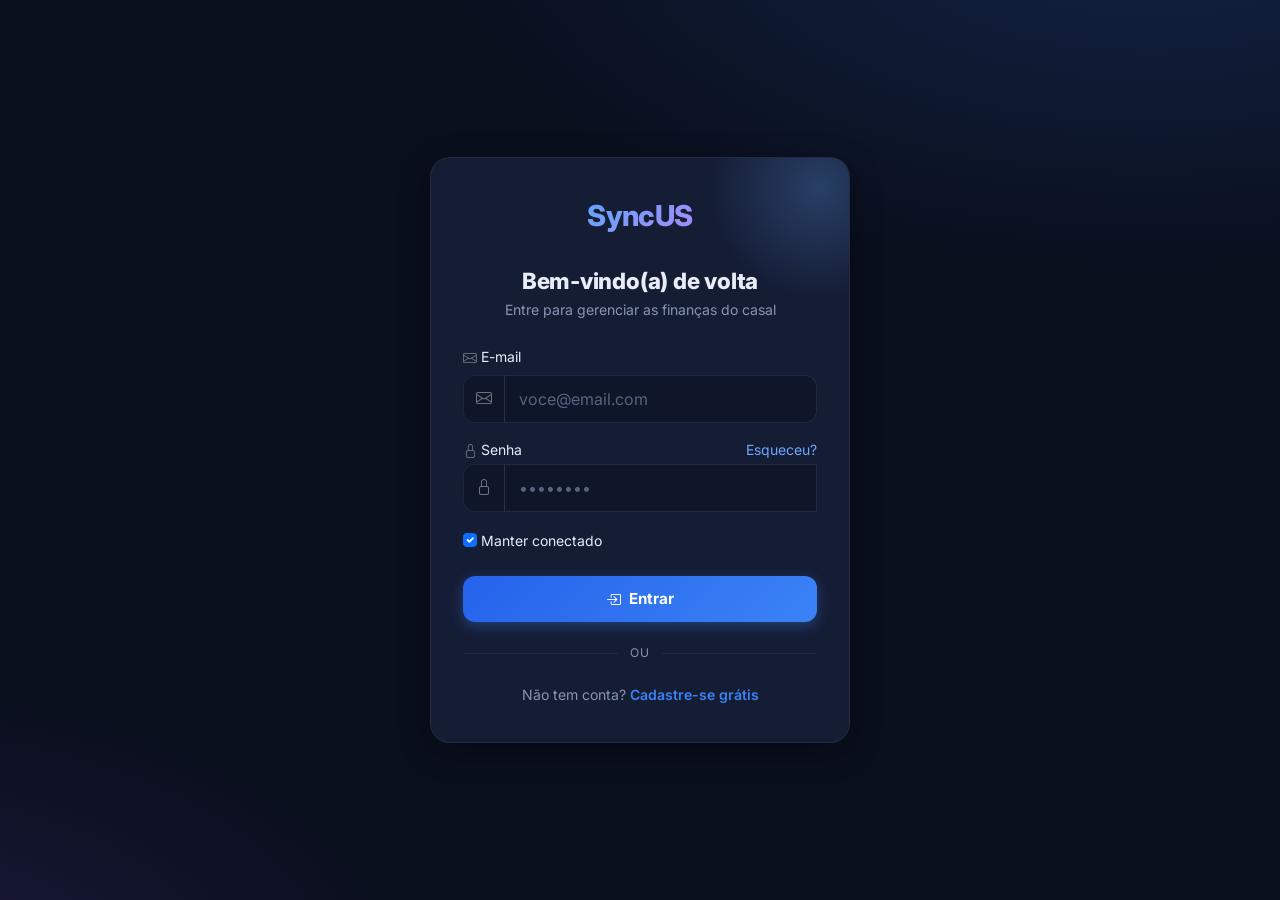
==== commit ff0f441e: "feat(rateio): implementar divisão personalizada e corrigir agenda Implementa o pagador principal pad" ====
--- a/frontend/login.html
+++ b/frontend/login.html
@@ -9,7 +9,7 @@
     <link rel="preconnect" href="https://fonts.gstatic.com" crossorigin>
     <link href="https://fonts.googleapis.com/css2?family=Inter:wght@400;500;600;700;800&display=swap" rel="stylesheet">
     <link href="https://cdn.jsdelivr.net/npm/bootstrap@5.3.3/dist/css/bootstrap.min.css" rel="stylesheet">
-    <link rel="stylesheet" href="https://cdnjs.cloudflare.com/ajax/libs/font-awesome/6.6.0/css/all.min.css">
+    <link rel="stylesheet" href="https://cdn.jsdelivr.net/npm/bootstrap-icons@1.11.3/font/bootstrap-icons.min.css">
     <link rel="stylesheet" href="css/style.css">
 </head>
 <body class="auth-body">
@@ -28,11 +28,11 @@
             <!-- E-MAIL -->
             <div class="mb-3">
                 <label class="form-label small">
-                    <i class="fa-regular fa-envelope me-1 text-secondary"></i>E-mail
+                    <i class="bi bi-envelope me-1 text-secondary"></i>E-mail
                 </label>
                 <div class="input-group">
                     <span class="input-group-text border-end-0">
-                        <i class="fa-regular fa-envelope text-secondary"></i>
+                        <i class="bi bi-envelope text-secondary"></i>
                     </span>
                     <input 
                         type="email" 
@@ -49,13 +49,13 @@
             <div class="mb-3">
                 <div class="d-flex justify-content-between align-items-center mb-1">
                     <label class="form-label small mb-0">
-                        <i class="fa-solid fa-lock me-1 text-secondary"></i>Senha
+                        <i class="bi bi-lock me-1 text-secondary"></i>Senha
                     </label>
                     <a href="#" class="small text-decoration-none">Esqueceu?</a>
                 </div>
                 <div class="input-group">
                     <span class="input-group-text border-end-0">
-                        <i class="fa-solid fa-lock text-secondary"></i>
+                        <i class="bi bi-lock text-secondary"></i>
                     </span>
                     <input 
                         type="password" 
@@ -79,7 +79,7 @@
 
             <!-- BOTÃO ENTRAR -->
             <button type="submit" class="btn-auth btn text-white w-100">
-                <i class="fa-solid fa-right-to-bracket me-2"></i>Entrar
+                <i class="bi bi-box-arrow-in-right me-2"></i>Entrar
             </button>
         </form>
 
@@ -94,7 +94,7 @@
     <script src="js/app.js"></script>
     <script>
         // Se já estiver logado, vai direto pro app
-        if (localStorage.getItem('token')) {
+        if (getStoredToken()) {
             window.location.href = 'index.html#/dashboard';
         }
 
@@ -134,8 +134,9 @@
                 const token = dados.access_token || dados.token;
                 if (!token) throw new Error('Backend não retornou token de acesso');
 
-                // Salva token e entra no app
-                localStorage.setItem('token', token);
+                // Salva token e entra no app conforme a escolha de sessão
+                const lembrar = e.target.querySelector('input[type="checkbox"]')?.checked ?? true;
+                storeAuthToken(token, lembrar);
                 showToast('✅ Login efetuado com sucesso!', 'success');
 
                 setTimeout(() => {
--- a/frontend/css/style.css
+++ b/frontend/css/style.css
@@ -389,37 +389,39 @@
    ✅ CORREÇÕES: INPUT DATE (remover ícone nativo) + SELECTS (padronizar)
    ===================================================== */
 
-/* ---------- 1. REMOVER ÍCONE NATIVO DO INPUT DE DATA (Chrome / Edge / Safari) ---------- */
+/* ---------- 1. INDICADOR NATIVO ESTÁVEL PARA CAMPOS DE DATA ---------- */
 input[type="date"]::-webkit-calendar-picker-indicator,
 input[type="month"]::-webkit-calendar-picker-indicator,
 input[type="time"]::-webkit-calendar-picker-indicator {
-    opacity: 0;                  /* Esconde o ícone nativo */
-    position: absolute;
-    right: 0;
-    top: 0;
-    width: 100%;
-    height: 100%;
-    cursor: pointer;             /* Mas mantém o clique funcionando */
+    opacity: .8;
+    cursor: pointer;
     margin: 0;
-    padding: 0;
-}
-
-/* ---------- 1.1. REMOVER ÍCONE NATIVO NO FIREFOX ---------- */
+}
+
 input[type="date"]::-moz-calendar-picker-indicator,
 input[type="month"]::-moz-calendar-picker-indicator {
-    display: none !important;
-}
-
-/* Deixa o input-group com ícone de data clicável certinho */
+    opacity: .8;
+    cursor: pointer;
+}
+
 .input-group:has(input[type="date"]),
 .input-group:has(input[type="month"]) {
     position: relative;
 }
-.input-group input[type="date"],
-.input-group input[type="month"] {
-    position: relative;
-    z-index: 2;
-    background: transparent;
+
+/* ---------- ÍCONES BOOTSTRAP ---------- */
+.bi {
+    line-height: 1;
+    vertical-align: -0.125em;
+}
+
+.bi-spin {
+    display: inline-block;
+    animation: syncus-spin .8s linear infinite;
+}
+
+@keyframes syncus-spin {
+    to { transform: rotate(360deg); }
 }
 
 /* ---------- 2. PADRONIZAR TODOS OS SELECTS (igual referência "Agosto de 2026") ---------- */
@@ -684,4 +686,169 @@
     font-size: .82rem;
     margin-bottom: 14px;
     display: none;
+}
+
+/* ============================================
+   NOTIFICAÇÕES - Sininho (DESIGN MELHORADO)
+   ============================================ */
+.caixa-notif {
+    width: 360px;
+    max-height: 480px;
+    overflow-y: auto;
+    border: none;
+    box-shadow: 0 12px 48px rgba(0,0,0,.18);
+    border-radius: 14px;
+    padding: 0;
+}
+
+/* Cabeçalho */
+.caixa-notif li:first-child {
+    background: linear-gradient(135deg, rgba(13,148,136,.06), rgba(59,130,246,.04));
+    border-bottom: 1px solid rgba(0,0,0,.06) !important;
+}
+
+/* Cada item de notificação */
+.caixa-notif .notif-item {
+    transition: background .15s ease;
+    cursor: pointer;
+    position: relative;
+}
+
+.caixa-notif .notif-item:hover {
+    background: rgba(13,148,136,.05) !important;
+}
+
+/* Notificação não lida - ponto de destaque */
+.caixa-notif .notif-item:not(.notif-lida)::before {
+    content: '';
+    position: absolute;
+    left: 8px;
+    top: 50%;
+    transform: translateY(-50%);
+    width: 8px;
+    height: 8px;
+    border-radius: 50%;
+    background: #0d9488;
+    box-shadow: 0 0 0 3px rgba(13,148,136,.15);
+}
+
+/* Ajuste para o ponto não sobrepor o conteúdo */
+.caixa-notif .notif-item:not(.notif-lida) > div {
+    margin-left: 8px;
+}
+
+/* Notificação lida - mais suave */
+.caixa-notif .notif-lida {
+    opacity: 0.75;
+}
+
+/* Botão de apagar - PEQUENO e só aparece no HOVER */
+.caixa-notif .btn-apagar-notif {
+    opacity: 0;
+    visibility: hidden;
+    transition: all .15s ease;
+    width: 24px;
+    height: 24px;
+    min-width: 24px;
+    border-radius: 6px;
+    display: flex;
+    align-items: center;
+    justify-content: center;
+    border: none;
+    background: transparent;
+    color: #9ca3af;
+    cursor: pointer;
+    padding: 0;
+    font-size: 12px;
+}
+
+.caixa-notif .notif-item:hover .btn-apagar-notif {
+    opacity: 1;
+    visibility: visible;
+}
+
+.caixa-notif .btn-apagar-notif:hover {
+    background: rgba(220,38,38,.1);
+    color: #dc2626;
+}
+
+/* Contador no sininho */
+.badge-contador {
+    position: absolute;
+    top: -4px;
+    right: -4px;
+    background: linear-gradient(135deg, #DC2626, #EF4444);
+    color: white;
+    font-size: 10px;
+    font-weight: 700;
+    min-width: 18px;
+    height: 18px;
+    border-radius: 50%;
+    display: flex;
+    align-items: center;
+    justify-content: center;
+    padding: 0 5px;
+    box-shadow: 0 2px 6px rgba(220,38,38,.4);
+}
+
+/* Botões de ação dentro da notificação */
+.caixa-notif .btn-acao-notif {
+    padding: 5px 14px;
+    font-size: 12px;
+    font-weight: 600;
+    border-radius: 20px;
+    transition: all .15s ease;
+}
+
+.caixa-notif .btn-acao-notif:hover {
+    transform: translateY(-1px);
+    box-shadow: 0 2px 6px rgba(0,0,0,.15);
+}
+
+/* Ícones das notificações */
+.caixa-notif .icone-notif {
+    width: 36px;
+    height: 36px;
+    border-radius: 10px;
+    display: flex;
+    align-items: center;
+    justify-content: center;
+    font-size: 14px;
+    flex-shrink: 0;
+    margin-top: 2px;
+}
+
+/* Scrollbar mais bonita */
+.caixa-notif::-webkit-scrollbar {
+    width: 6px;
+}
+
+.caixa-notif::-webkit-scrollbar-track {
+    background: transparent;
+}
+
+.caixa-notif::-webkit-scrollbar-thumb {
+    background: rgba(0,0,0,.15);
+    border-radius: 3px;
+}
+
+.caixa-notif::-webkit-scrollbar-thumb:hover {
+    background: rgba(0,0,0,.25);
+}
+
+/* Botão "Limpar lidas" */
+.btn-limpar-lidas {
+    font-size: 11px;
+    color: #6b7280;
+    transition: color .15s;
+    background: none;
+    border: none;
+    cursor: pointer;
+    padding: 2px 6px;
+    border-radius: 4px;
+}
+
+.btn-limpar-lidas:hover {
+    color: #dc2626;
+    background: rgba(220,38,38,.08);
 }
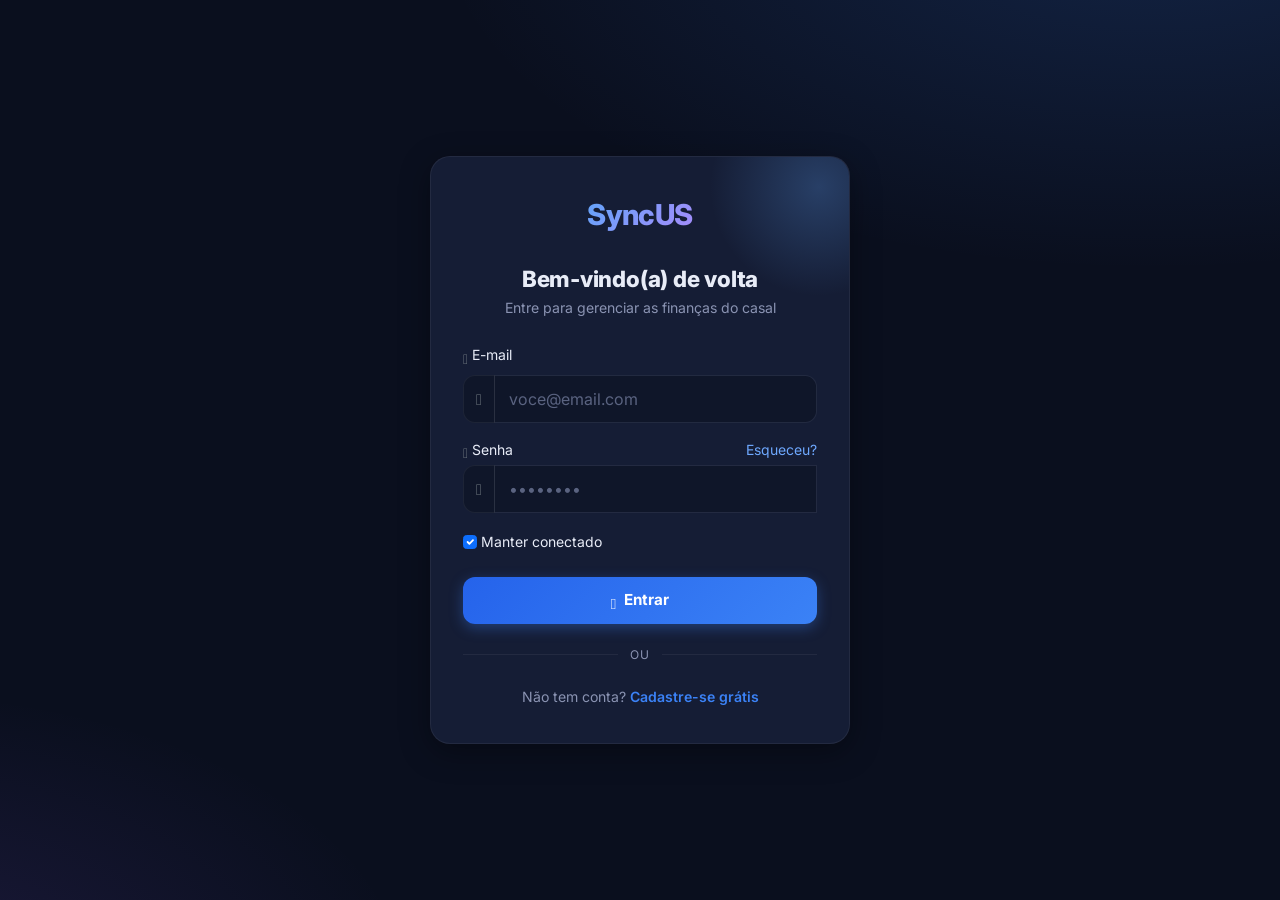
==== commit 5d39d279: "fix(index.html): restaurar ícones Bootstrap da interface Implementa o carregamento local do Bootstra" ====
--- a/frontend/login.html
+++ b/frontend/login.html
@@ -9,7 +9,7 @@
     <link rel="preconnect" href="https://fonts.gstatic.com" crossorigin>
     <link href="https://fonts.googleapis.com/css2?family=Inter:wght@400;500;600;700;800&display=swap" rel="stylesheet">
     <link href="https://cdn.jsdelivr.net/npm/bootstrap@5.3.3/dist/css/bootstrap.min.css" rel="stylesheet">
-    <link rel="stylesheet" href="https://cdn.jsdelivr.net/npm/bootstrap-icons@1.11.3/font/bootstrap-icons.min.css">
+    <link rel="stylesheet" href="vendor/bootstrap-icons/bootstrap-icons.min.css">
     <link rel="stylesheet" href="css/style.css">
 </head>
 <body class="auth-body">
